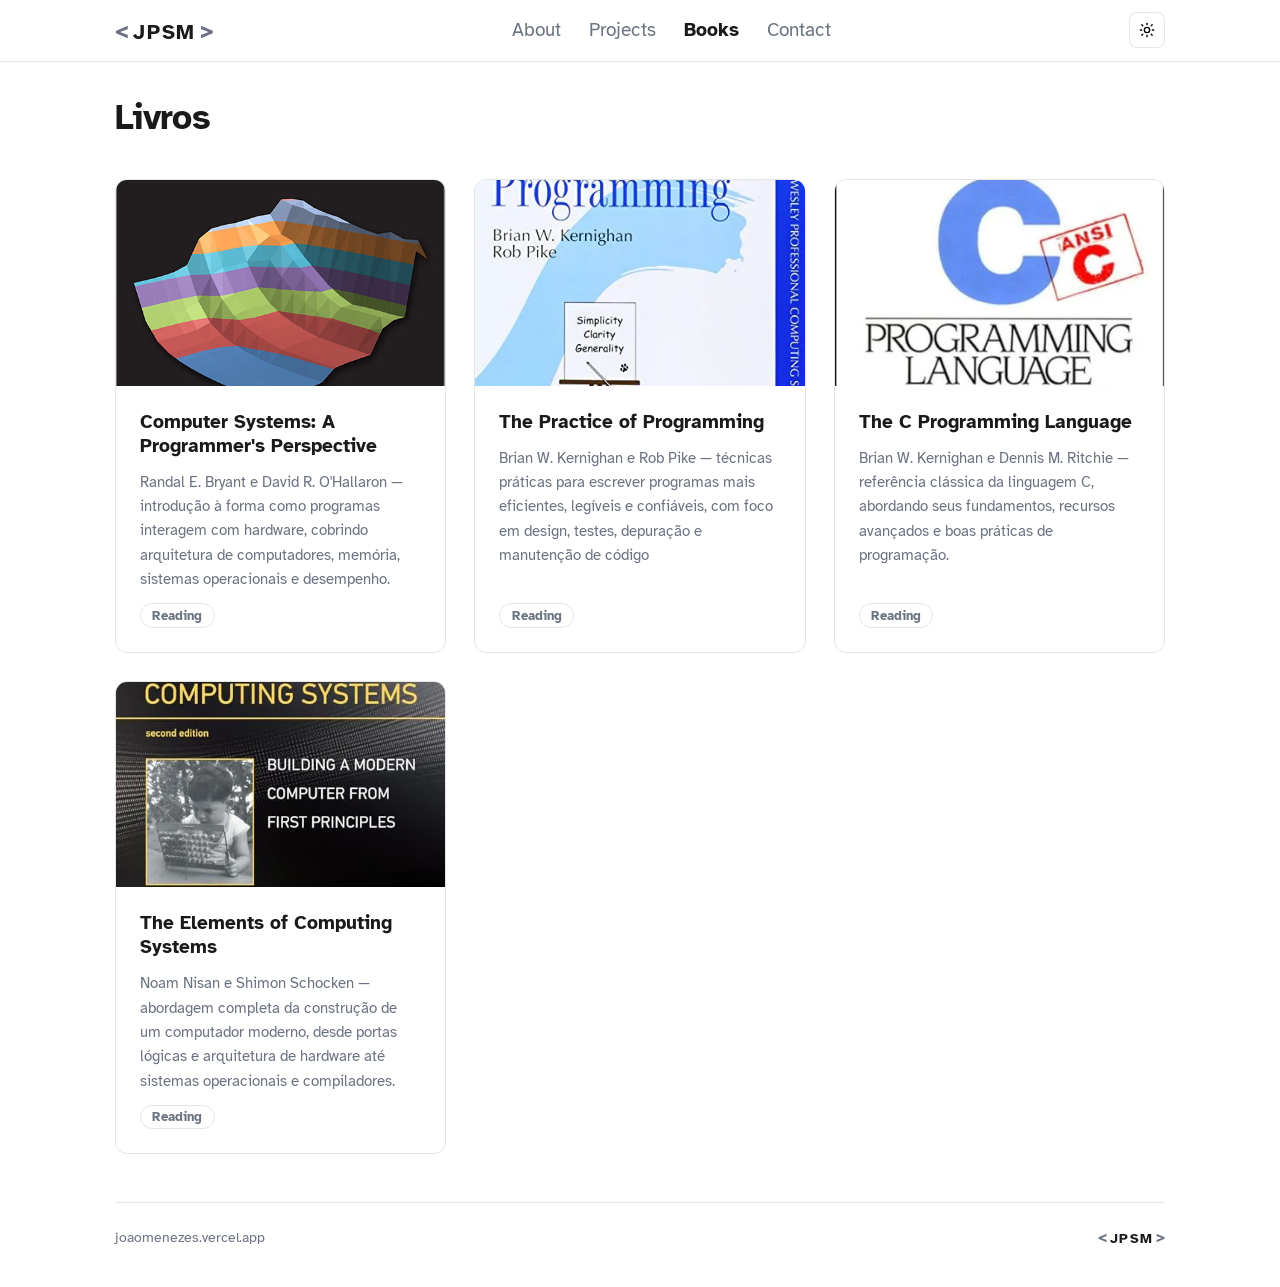
==== books.html @ 9f250232 "Add books section with covers, descriptions and progress tags" ====
<!DOCTYPE html>
<html lang="pt-BR">
<head>
    <meta charset="UTF-8">
    <meta name="viewport" content="width=device-width, initial-scale=1.0">
    <title>João Pedro S. Menezes Portfolio</title>
    <link rel="preconnect" href="https://fonts.googleapis.com"/>
    <link rel="preconnect" href="https://fonts.gstatic.com" crossorigin>
    <link 
        href="https://fonts.googleapis.com/css2?family=Atkinson+Hyperlegible:ital,wght@0,400;0,700;1,400;1,700&display=swap" 
        rel="stylesheet"
    />
    <link rel="stylesheet" href="style.css"/>
</head>
<body>
    <main class="container">
        <!-- BARRA -->
        <section class="header">
            <header>
                <div class="logo">
                    <span class="logo-bracket">&lt;</span>
                    <span class="logo-initials">JPSM</span>
                    <span class="logo-bracket">&gt;</span>
                </div>
                <nav class="navbar">
                    <a href="./index.html">About</a>
                    <a href="./projects.html">Projects</a>
                    <a class="active" href="./books.html">Books</a>
                    <a href="./contact.html">Contact</a>
                </nav>
               <button class="btn-tema" onclick="changeTheme()">
                    <img class="icon-sol" src="./assets/sol.svg" alt="Modo claro" width="16" height="16">
                    <img class="icon-lua" src="./assets/lua.svg" alt="Modo escuro" width="16" height="16">
                </button>
            </header>
        </section>

        <!-- LIVROS -->
        <section class="secao">
            <h2 class="secao-titulo">Livros</h2>
            <div class="grid-cards grid-livros">
 
                <article class="card">
                    <div class="card-midia capa-livro">
                        <img src="./assets/books/csapp-cover.png" alt="Capa do livro Computer Systems: A Programmer's Perspective"/>
                    </div>
                    <div class="card-corpo">
                        <h3 class="card-titulo">Computer Systems: A Programmer's Perspective</h3>
                        <p class="card-desc">
                            Randal E. Bryant e David R. O'Hallaron — introdução à forma como
                            programas interagem com hardware, cobrindo arquitetura de computadores,
                            memória, sistemas operacionais e desempenho.
                        </p>
                        <div class="card-tags">
                            <span class="tag tag-progresso">Reading</span>
                        </div>
                    </div>
                </article>
 
                <article class="card">
                    <div class="card-midia capa-livro">
                        <img src="./assets/books/tpp-cover.png" alt="Capa do livro The Practice of Programming"/>
                    </div>
                    <div class="card-corpo">
                        <h3 class="card-titulo">The Practice of Programming</h3>
                        <p class="card-desc">
                            Brian W. Kernighan e Rob Pike — técnicas práticas para escrever
                            programas mais eficientes, legíveis e confiáveis, com foco em design,
                            testes, depuração e manutenção de código
                        </p>
                        <div class="card-tags">
                            <span class="tag tag-progresso">Reading</span>
                        </div>
                    </div>
                </article>

                 
                <article class="card">
                    <div class="card-midia capa-livro">
                        <img src="./assets/books/tcpl-cover.png" alt="Capa do livro The C Programming Language"/>
                    </div>
                    <div class="card-corpo">
                        <h3 class="card-titulo">The C Programming Language</h3>
                        <p class="card-desc">
                            Brian W. Kernighan e Dennis M. Ritchie — referência clássica da
                            linguagem C, abordando seus fundamentos, recursos avançados e boas
                            práticas de programação.
                        </p>
                        <div class="card-tags">
                            <span class="tag tag-progresso">Reading</span>
                        </div>
                    </div>
                </article>

                 
                <article class="card">
                    <div class="card-midia capa-livro">
                        <img src="./assets/books/tecs-cover.png" alt="Capa do livro Designing Data-Intensive Applications"/>
                    </div>
                    <div class="card-corpo">
                        <h3 class="card-titulo">The Elements of Computing Systems</h3>
                        <p class="card-desc">
                            Noam Nisan e Shimon Schocken — abordagem completa da construção de um
                            computador moderno, desde portas lógicas e arquitetura de hardware até
                            sistemas operacionais e compiladores.
                        </p>
                        <div class="card-tags">
                            <span class="tag tag-progresso">Reading</span>
                        </div>
                    </div>
                </article>
 
            </div>
        </section>
 
        <!-- RODAPÉ -->
        <section>
            <footer class="rodape">
                <span class="rodape-dominio">joaomenezes.vercel.app</span>
                <div class="logo">
                    <span class="logo-bracket">&lt;</span>
                    <span class="logo-initials">JPSM</span>
                    <span class="logo-bracket">&gt;</span>
                </div>
            </footer>
        </section>
        
    </main>
    <script src="script.js"></script>
</body>
</html>
---- style.css ----
*, *::before, *::after {
    margin: 0;
    padding: 0;
    box-sizing: border-box;
}

:root {
    --cor-fundo: #ffffff;
    --cor-fundo-header: rgba(255, 255, 255, 0.85);
    --cor-texto: #1a1a1a;
    --cor-texto-suave: #6b7280;
    --cor-borda: rgba(0, 0, 0, 0.1);
    --cor-nav-hover: #1a1a1a;
    --cor-nav-active: #1a1a1a;
    --cor-avatar-shadow: rgba(0, 0, 0, 0.15);
    --cor-about-fundo: #0a0a0a;
    --cor-about-texto: #f0f0f0;
    --cor-about-texto-suave: #9ca3af;
}

body.dark {
    --cor-fundo: #0f0f0f;
    --cor-fundo-header: rgba(15, 15, 15, 0.85);
    --cor-texto: #f0f0f0;
    --cor-texto-suave: #9ca3af;
    --cor-borda: rgba(255, 255, 255, 0.12);
    --cor-nav-hover: #ffffff;
    --cor-nav-active: #ffffff;
    --cor-avatar-shadow: rgba(0, 0, 0, 0.5);
    --cor-about-fundo: #f0f0f0;
    --cor-about-texto: #0a0a0a;
    --cor-about-texto-suave: #4b5563;
}

body {
    font-family: Atkinson Hyperlegible, sans-serif;
    background: var(--cor-fundo);
    color: var(--cor-texto);
    transition: background 0.3s, color 0.3s;
    overflow-x: hidden;
}

.container {
    max-width: 1400px;
    margin: 0 auto;
}

.header {
    position: fixed;
    top: 0;
    left: 0;
    width: 100%;
    z-index: 100;
}

header {
    display: flex;
    align-items: center;
    justify-content: space-between;
    gap: 2rem;
    padding: 0.75rem 9%;
    background: var(--cor-fundo-header);
    border-bottom: 1px solid var(--cor-borda);
    backdrop-filter: blur(12px);
    -webkit-backdrop-filter: blur(12px);
    transition: background 0.3s, border-color 0.3s;
}

/* LOGO */
.logo {
    display: flex;
    align-items: center;
    gap: 2px;
    text-decoration: none;
    user-select: none;
}
 
.logo-bracket {
    font-size: 1.5rem;
    font-weight: 700;
    color: var(--cor-texto-suave);
    transition: transform 0.3s ease, color 0.3s ease;
}
 
.logo-initials {
    font-size: 1.3rem;
    font-weight: 700;
    letter-spacing: 0.08em;
    color: var(--cor-texto);
    transition: transform 0.3s ease, color 0.3s ease;
    padding: 2.3% 2px 0 2px;
}
 
.logo:hover .logo-bracket,
.logo:hover .logo-initials {
    transform: scale(1.1);
    color: var(--cor-nav-hover);
}

/* BARRA */
.navbar {
    display: flex;
    align-items: center;
    gap: 0.25rem;
}
 
.navbar a {
    text-decoration: none;
    font-size: 1.2rem;
    font-weight: 400;
    color: var(--cor-texto-suave);
    padding: 0.4rem 0.75rem;
    border-radius: 6px;
    transition: color 0.2s, background 0.2s;
}
 
.navbar a:hover {
    color: var(--cor-nav-hover);
    background: var(--cor-borda);
}
 
.navbar a.active {
    color: var(--cor-nav-active);
    font-weight: 700;
}

/* BTN TEMA */
.btn-tema {
    display: flex;
    align-items: center;
    justify-content: center;
    flex-shrink: 0;
 
    width: 36px;
    height: 36px;
    cursor: pointer;
 
    border: 1px solid var(--cor-borda);
    border-radius: 8px;
    background: var(--cor-fundo);
    color: var(--cor-texto-suave);
 
    transition: background 0.3s, border-color 0.3s;
}
 
.btn-tema:hover {
    background: var(--cor-borda);
}
 
body:not(.dark) .icon-lua { display: none; }
body.dark .icon-sol { display: none; }

/* SOBRE */
.about {
    margin-top: 62px;
    margin-left: calc(50% - 50vw);
    margin-right: calc(50% - 50vw);
    background: var(--cor-about-fundo);
    min-height: 70vh;
    display: flex;
    align-items: center;
    transition: background 0.3s;
}
 
.about-inner {
    display: flex;
    align-items: center;
    justify-content: center;
    gap: 5rem;
    padding: 3rem 9%;
    width: 100%;
}
 
.about-photo {
    width: 336px;
    height: 408px;
    object-fit: cover;
    border-radius: 3%;
    flex-shrink: 0;
    filter: grayscale(20%);
}
 
.about-text {
    display: flex;
    flex-direction: column;
    align-items: flex-start;
    text-align: left;
    gap: 1.5rem;
}
 
.about-nome {
    font-size: 3.2rem;
    font-weight: 700;
    color: var(--cor-about-texto);
    line-height: 1.15;
    letter-spacing: -0.02em;
    transition: color 0.3s;
}
 
.about-desc {
    font-size: 1.1rem;
    color: var(--cor-about-texto-suave);
    line-height: 1.8;
    max-width: 480px;
    transition: color 0.3s;
}

/* SECOES */
.secao {
    padding: 3rem 9% 3rem;
}

.header + .secao {
    padding-top: 6rem;
}

.secao-titulo {
    font-size: 2.2rem;
    font-weight: 700;
    margin-bottom: 2.5rem;
    letter-spacing: -0.02em;
}

/* EXPERIENCIA */
.lista {
    list-style: none;
    display: flex;
    flex-direction: column;
    gap: 1.5rem;
}

.item {
    border: 1px solid var(--cor-borda);
    border-radius: 12px;
    padding: 1.75rem 2rem;
    transition: border-color 0.2s, background 0.2s;
}

.item:hover {
    background: var(--cor-borda);
}

.item-topo {
    display: flex;
    align-items: baseline;
    justify-content: space-between;
    gap: 1rem;
    flex-wrap: wrap;
    margin-bottom: 0.75rem;
}

.item-nome {
    font-size: 1.15rem;
    font-weight: 700;
}

.item-nome-suave {
    font-weight: 400;
    color: var(--cor-texto-suave);
}

.item-data {
    font-size: 0.9rem;
    color: var(--cor-texto-suave);
    white-space: nowrap;
}

.item-descricao {
    font-size: 1rem;
    line-height: 1.7;
    color: var(--cor-texto-suave);
}

/* CARDS */
.grid-cards {
    display: grid;
    grid-template-columns: repeat(auto-fill, minmax(320px, 1fr));
    gap: 1.75rem;
}
 
.card {
    border: 1px solid var(--cor-borda);
    border-radius: 12px;
    overflow: hidden;
    display: flex;
    flex-direction: column;
    transition: border-color 0.2s, transform 0.2s, background 0.2s;
}
 
.card:hover {
    border-color: var(--cor-texto-suave);
    transform: translateY(-4px);
}
 
.card-midia {
    width: 100%;
    aspect-ratio: 16 / 10;
    overflow: hidden;
    background: var(--cor-borda);
}
 
.card-midia img {
    width: 100%;
    height: 100%;
    object-fit: cover;
    display: block;
}
 
.card-corpo {
    padding: 1.5rem;
    display: flex;
    flex-direction: column;
    gap: 0.75rem;
    flex: 1;
}
 
.card-titulo {
    font-size: 1.2rem;
    font-weight: 700;
}
 
.card-desc {
    font-size: 0.95rem;
    line-height: 1.6;
    color: var(--cor-texto-suave);
    flex: 1;
}
 
.card-tags {
    display: flex;
    flex-wrap: wrap;
    gap: 0.5rem;
}
 
.tag {
    font-size: 0.8rem;
    font-weight: 700;
    color: var(--cor-texto-suave);
    border: 1px solid var(--cor-borda);
    border-radius: 999px;
    padding: 0.2rem 0.7rem;
}
 
.card-link {
    margin-top: 0.25rem;
    font-size: 0.95rem;
    font-weight: 700;
    color: var(--cor-texto);
    text-decoration: none;
    transition: color 0.2s;
}
 
.card-link:hover {
    color: var(--cor-texto-suave);
}

/* RODAPE */
.rodape {
display: flex;
justify-content: space-between;
align-items: center;
padding-top: 24px;
border-top: 1px solid var(--cor-borda);
}

section:has(.rodape) {
    padding: 0 9% 2.5rem;
}

.rodape-dominio {
    font-size: 0.9rem;
    color: var(--cor-texto-suave);
}

.rodape .logo-bracket {
    font-size: 1rem;
}

.rodape .logo-initials {
    font-size: 0.9rem;
    padding: 1.5% 1px 0 1px;
}

/* RESPONSIVO */
@media (max-width: 1024px) {
    .about-photo {
        width: 240px;
        height: 290px;
    }

    .about-nome {
        font-size: 2.4rem;
    }
}

@media (max-width: 768px) {
    header {
        flex-wrap: wrap;
        gap: 1rem;
        padding: 0.75rem 6%;
    }

    .navbar {
        order: 3;
        width: 100%;
        justify-content: center;
        flex-wrap: wrap;
    }

    .about-inner {
        flex-direction: column;
        text-align: center;
        gap: 2rem;
        padding: 3rem 9%;
    }

    .about-text {
        align-items: center;
    }

    .secao {
        padding: 3rem 6%;
    }

    section:has(.rodape) {
        padding: 0 6% 2rem;
    }
}
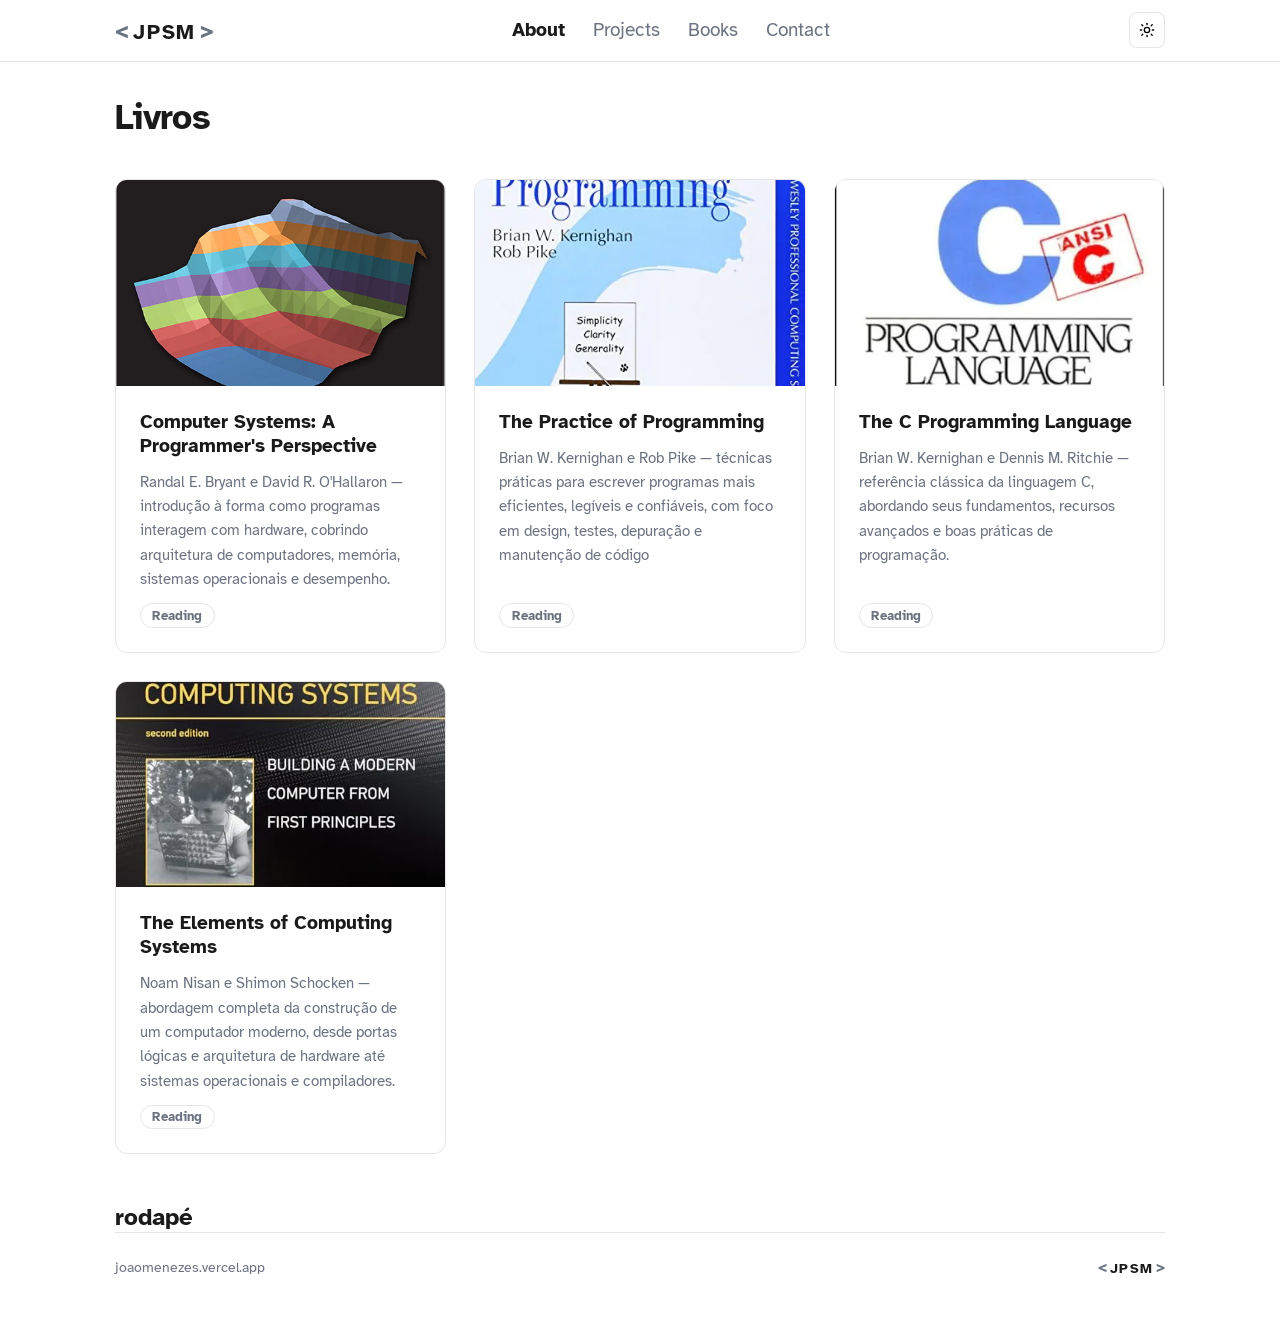
==== commit f687a771: "Resolve W3C validation issues" ====
--- a/books.html
+++ b/books.html
@@ -3,29 +3,36 @@
 <head>
     <meta charset="UTF-8">
     <meta name="viewport" content="width=device-width, initial-scale=1.0">
+    <link rel="icon" type="image/png" href="./assets/favicon.png">
     <title>João Pedro S. Menezes Portfolio</title>
-    <link rel="preconnect" href="https://fonts.googleapis.com"/>
+    <link rel="preconnect" href="https://fonts.googleapis.com">
     <link rel="preconnect" href="https://fonts.gstatic.com" crossorigin>
     <link 
         href="https://fonts.googleapis.com/css2?family=Atkinson+Hyperlegible:ital,wght@0,400;0,700;1,400;1,700&display=swap" 
         rel="stylesheet"
-    />
-    <link rel="stylesheet" href="style.css"/>
+    >
+    <link rel="stylesheet" href="style.css">
 </head>
 <body>
+    <script>
+        if (localStorage.getItem("theme") === "dark") {
+            document.body.classList.add("dark");
+        }
+    </script>
+
     <main class="container">
         <!-- BARRA -->
         <section class="header">
             <header>
-                <div class="logo">
+                <h1 class="logo">
                     <span class="logo-bracket">&lt;</span>
                     <span class="logo-initials">JPSM</span>
                     <span class="logo-bracket">&gt;</span>
-                </div>
+                </h1>
                 <nav class="navbar">
-                    <a href="./index.html">About</a>
+                    <a class="active" href="./index.html">About</a>
                     <a href="./projects.html">Projects</a>
-                    <a class="active" href="./books.html">Books</a>
+                    <a href="./books.html">Books</a>
                     <a href="./contact.html">Contact</a>
                 </nav>
                <button class="btn-tema" onclick="changeTheme()">
@@ -42,7 +49,7 @@
  
                 <article class="card">
                     <div class="card-midia capa-livro">
-                        <img src="./assets/books/csapp-cover.png" alt="Capa do livro Computer Systems: A Programmer's Perspective"/>
+                        <img src="./assets/books/csapp-cover.png" alt="Capa do livro Computer Systems: A Programmer's Perspective">
                     </div>
                     <div class="card-corpo">
                         <h3 class="card-titulo">Computer Systems: A Programmer's Perspective</h3>
@@ -59,7 +66,7 @@
  
                 <article class="card">
                     <div class="card-midia capa-livro">
-                        <img src="./assets/books/tpp-cover.png" alt="Capa do livro The Practice of Programming"/>
+                        <img src="./assets/books/tpp-cover.png" alt="Capa do livro The Practice of Programming">
                     </div>
                     <div class="card-corpo">
                         <h3 class="card-titulo">The Practice of Programming</h3>
@@ -77,7 +84,7 @@
                  
                 <article class="card">
                     <div class="card-midia capa-livro">
-                        <img src="./assets/books/tcpl-cover.png" alt="Capa do livro The C Programming Language"/>
+                        <img src="./assets/books/tcpl-cover.png" alt="Capa do livro The C Programming Language">
                     </div>
                     <div class="card-corpo">
                         <h3 class="card-titulo">The C Programming Language</h3>
@@ -95,7 +102,7 @@
                  
                 <article class="card">
                     <div class="card-midia capa-livro">
-                        <img src="./assets/books/tecs-cover.png" alt="Capa do livro Designing Data-Intensive Applications"/>
+                        <img src="./assets/books/tecs-cover.png" alt="Capa do livro Designing Data-Intensive Applications">
                     </div>
                     <div class="card-corpo">
                         <h3 class="card-titulo">The Elements of Computing Systems</h3>
@@ -115,6 +122,7 @@
  
         <!-- RODAPÉ -->
         <section>
+            <h2>rodapé</h2>
             <footer class="rodape">
                 <span class="rodape-dominio">joaomenezes.vercel.app</span>
                 <div class="logo">
--- a/style.css
+++ b/style.css
@@ -354,6 +354,65 @@
     color: var(--cor-texto-suave);
 }
 
+/* CONTATO */
+.contato-inner {
+    max-width: 600px;
+    margin: 0 auto;
+    display: flex;
+    flex-direction: column;
+    gap: 1.5rem;
+}
+
+.contato-titulo {
+    font-size: 2.2rem;
+    font-weight: 700;
+    letter-spacing: -0.02em;
+}
+
+.contato-desc {
+    font-size: 1.1rem;
+    line-height: 1.7;
+    color: var(--cor-texto-suave);
+    margin-bottom: 1rem;
+}
+
+.contato-links {
+    display: flex;
+    flex-direction: column;
+    gap: 1rem;
+}
+
+.contato-link {
+    display: flex;
+    align-items: center;
+    justify-content: space-between;
+    gap: 1rem;
+    padding: 1.5rem;
+    border: 1px solid var(--cor-borda);
+    border-radius: 12px;
+    text-decoration: none;
+    color: var(--cor-texto);
+    transition: border-color 0.2s, background 0.2s, transform 0.2s;
+    flex-wrap: wrap; 
+}
+
+.contato-link:hover {
+    background: var(--cor-borda);
+    transform: translateY(-2px);
+}
+
+.contato-link-label {
+    font-size: 1.15rem;
+    font-weight: 700;
+}
+
+.contato-link-valor {
+    font-size: 1rem;
+    color: var(--cor-texto-suave);
+    word-break: break-word; 
+    text-align: right;
+}
+
 /* RODAPE */
 .rodape {
 display: flex;
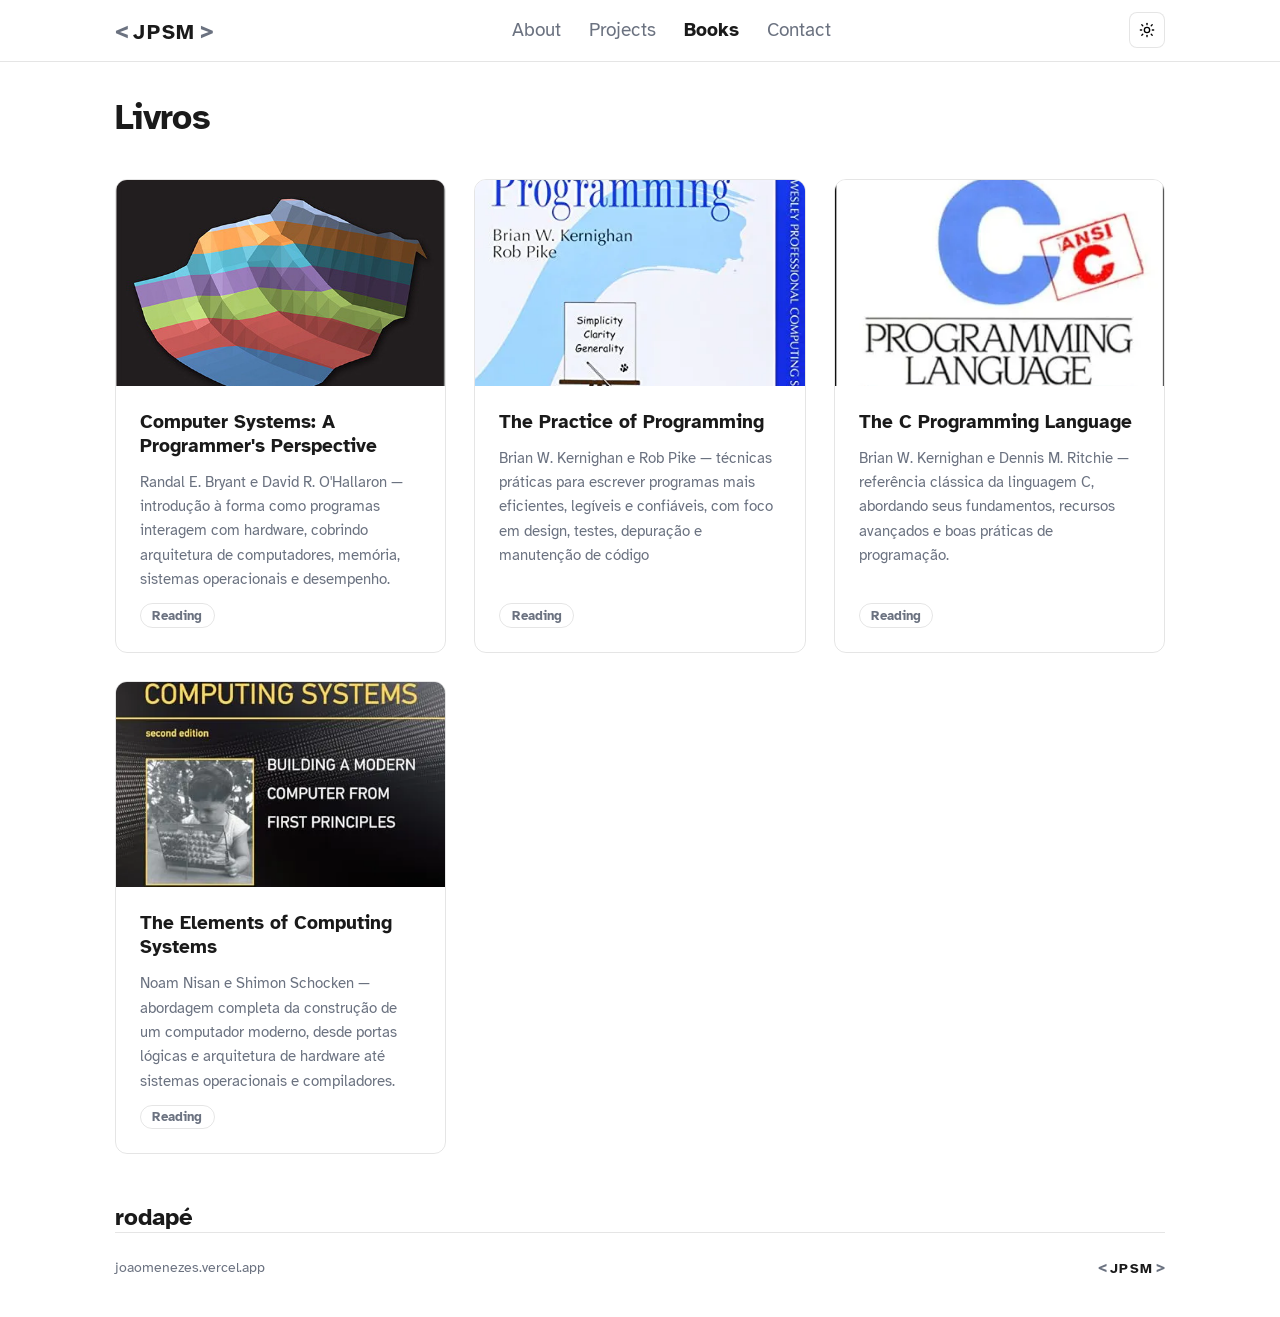
==== commit 652d0370: "Fix active navigation link" ====
--- a/books.html
+++ b/books.html
@@ -30,9 +30,9 @@
                     <span class="logo-bracket">&gt;</span>
                 </h1>
                 <nav class="navbar">
-                    <a class="active" href="./index.html">About</a>
+                    <a href="./index.html">About</a>
                     <a href="./projects.html">Projects</a>
-                    <a href="./books.html">Books</a>
+                    <a class="active" href="./books.html">Books</a>
                     <a href="./contact.html">Contact</a>
                 </nav>
                <button class="btn-tema" onclick="changeTheme()">
